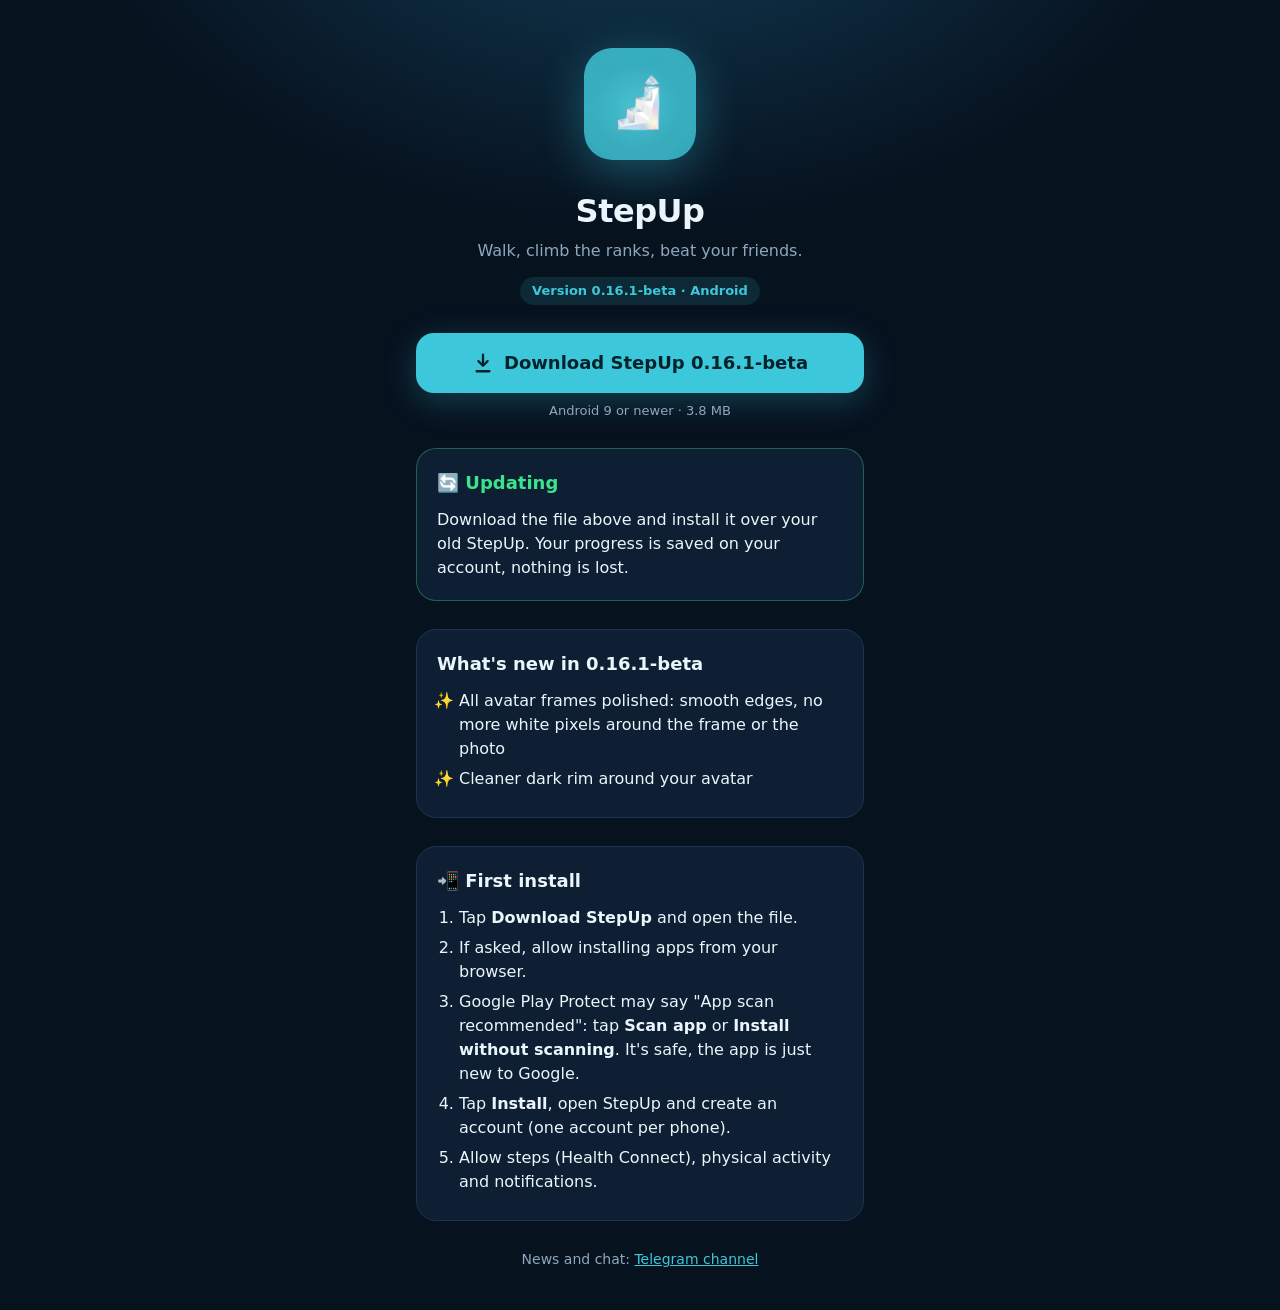
==== index.html @ 48b20e1f "StepUp 0.16.1-beta" ====
<!doctype html>
<html lang="en">
<head>
<meta charset="utf-8">
<meta name="viewport" content="width=device-width, initial-scale=1">
<title>StepUp Download</title>
<meta name="description" content="Download the latest StepUp for Android: the step competition app.">
<link rel="icon" href="icon.png">
<meta property="og:title" content="StepUp – the step competition app">
<meta property="og:description" content="Walk, climb the ranks, beat your friends. Download the latest version for Android.">
<meta property="og:image" content="icon.png">
<style>
  :root {
    --bg: #07121f; --card: #0f1f33; --line: #1c3350; --text: #eaf6fb; --muted: #8fa7bd;
    --aqua: #3cc8da; --teal: #37aabd; --green: #3be48b;
  }
  * { box-sizing: border-box; }
  body {
    margin: 0; min-height: 100vh; color: var(--text); background: var(--bg);
    background-image: radial-gradient(60rem 40rem at 50% -10rem, #12405a 0%, transparent 60%);
    font: 16px/1.5 system-ui, -apple-system, "Segoe UI", Roboto, sans-serif;
  }
  main { max-width: 480px; margin: 0 auto; padding: 48px 16px 40px; }
  .hero { text-align: center; }
  .hero img { width: 112px; height: 112px; border-radius: 28px; box-shadow: 0 12px 48px #3cc8da55; }
  h1 { margin: 20px 0 4px; font-size: 32px; letter-spacing: -0.5px; }
  .tag { color: var(--muted); margin: 0; }
  .ver { display: inline-block; margin-top: 14px; padding: 4px 12px; border-radius: 99px;
         background: #3cc8da1f; color: var(--aqua); font-size: 13px; font-weight: 600; }
  .btn { display: flex; align-items: center; justify-content: center; gap: 10px; margin: 28px 0 8px;
         height: 60px; border-radius: 18px; background: var(--aqua); color: #04222b; text-decoration: none;
         font-size: 18px; font-weight: 700; box-shadow: 0 8px 32px #3cc8da40; }
  .btn:active { transform: scale(.98); }
  .btn svg { width: 22px; height: 22px; }
  .small { text-align: center; color: var(--muted); font-size: 13px; margin: 0; }
  section { margin-top: 28px; padding: 20px; border-radius: 20px; background: var(--card); border: 1px solid var(--line); }
  h2 { margin: 0 0 12px; font-size: 18px; }
  ul, ol { margin: 0; padding-left: 22px; }
  li { margin: 6px 0; }
  #notes li::marker { content: "✨ "; }
  .update { border-color: #3be48b55; }
  .update h2 { color: var(--green); }
  footer { margin-top: 28px; text-align: center; font-size: 14px; color: var(--muted); }
  footer a { color: var(--aqua); }
</style>
</head>
<body>
<main>
  <div class="hero">
    <img src="icon.png" alt="StepUp icon">
    <h1>StepUp</h1>
    <p class="tag">Walk, climb the ranks, beat your friends.</p>
    <span class="ver" id="ver">Android · Beta</span>
  </div>

  <a class="btn" id="dl" href="#">
    <svg viewBox="0 0 24 24" fill="none" stroke="currentColor" stroke-width="2.5" stroke-linecap="round" stroke-linejoin="round"><path d="M12 3v12m0 0-5-5m5 5 5-5M5 21h14"/></svg>
    <span id="dltext">Download StepUp</span>
  </a>
  <p class="small">Android 9 or newer · <span id="size">about 4 MB</span></p>

  <section class="update">
    <h2>🔄 Updating</h2>
    <p style="margin:0">Download the file above and install it over your old StepUp. Your progress is saved on your account, nothing is lost.</p>
  </section>

  <section id="notes-box" hidden>
    <h2 id="notes-title">What's new</h2>
    <ul id="notes"></ul>
  </section>

  <section>
    <h2>📲 First install</h2>
    <ol>
      <li>Tap <b>Download StepUp</b> and open the file.</li>
      <li>If asked, allow installing apps from your browser.</li>
      <li>Google Play Protect may say "App scan recommended": tap <b>Scan app</b> or <b>Install without scanning</b>. It's safe, the app is just new to Google.</li>
      <li>Tap <b>Install</b>, open StepUp and create an account (one account per phone).</li>
      <li>Allow steps (Health Connect), physical activity and notifications.</li>
    </ol>
  </section>

  <footer>
    News and chat: <a href="https://t.me/stepup_app">Telegram channel</a>
  </footer>
</main>
<script>
  // owner.github.io/repo/ → the APK attached to the newest GitHub release of owner/repo.
  const owner = location.hostname.split('.')[0];
  const repo = location.pathname.split('/').filter(Boolean)[0] || 'stepup';
  document.getElementById('dl').href = `https://github.com/${owner}/${repo}/releases/latest/download/StepUp.apk`;

  fetch('version.json', { cache: 'no-store' }).then(r => r.json()).then(v => {
    document.getElementById('ver').textContent = `Version ${v.versionName} · Android`;
    document.getElementById('dltext').textContent = `Download StepUp ${v.versionName}`;
    if (v.sizeMb) document.getElementById('size').textContent = `${v.sizeMb} MB`;
    if (Array.isArray(v.notes) && v.notes.length) {
      document.getElementById('notes-title').textContent = `What's new in ${v.versionName}`;
      const ul = document.getElementById('notes');
      v.notes.forEach(n => { const li = document.createElement('li'); li.textContent = n; ul.appendChild(li); });
      document.getElementById('notes-box').hidden = false;
    }
  }).catch(() => {});
</script>
</body>
</html>
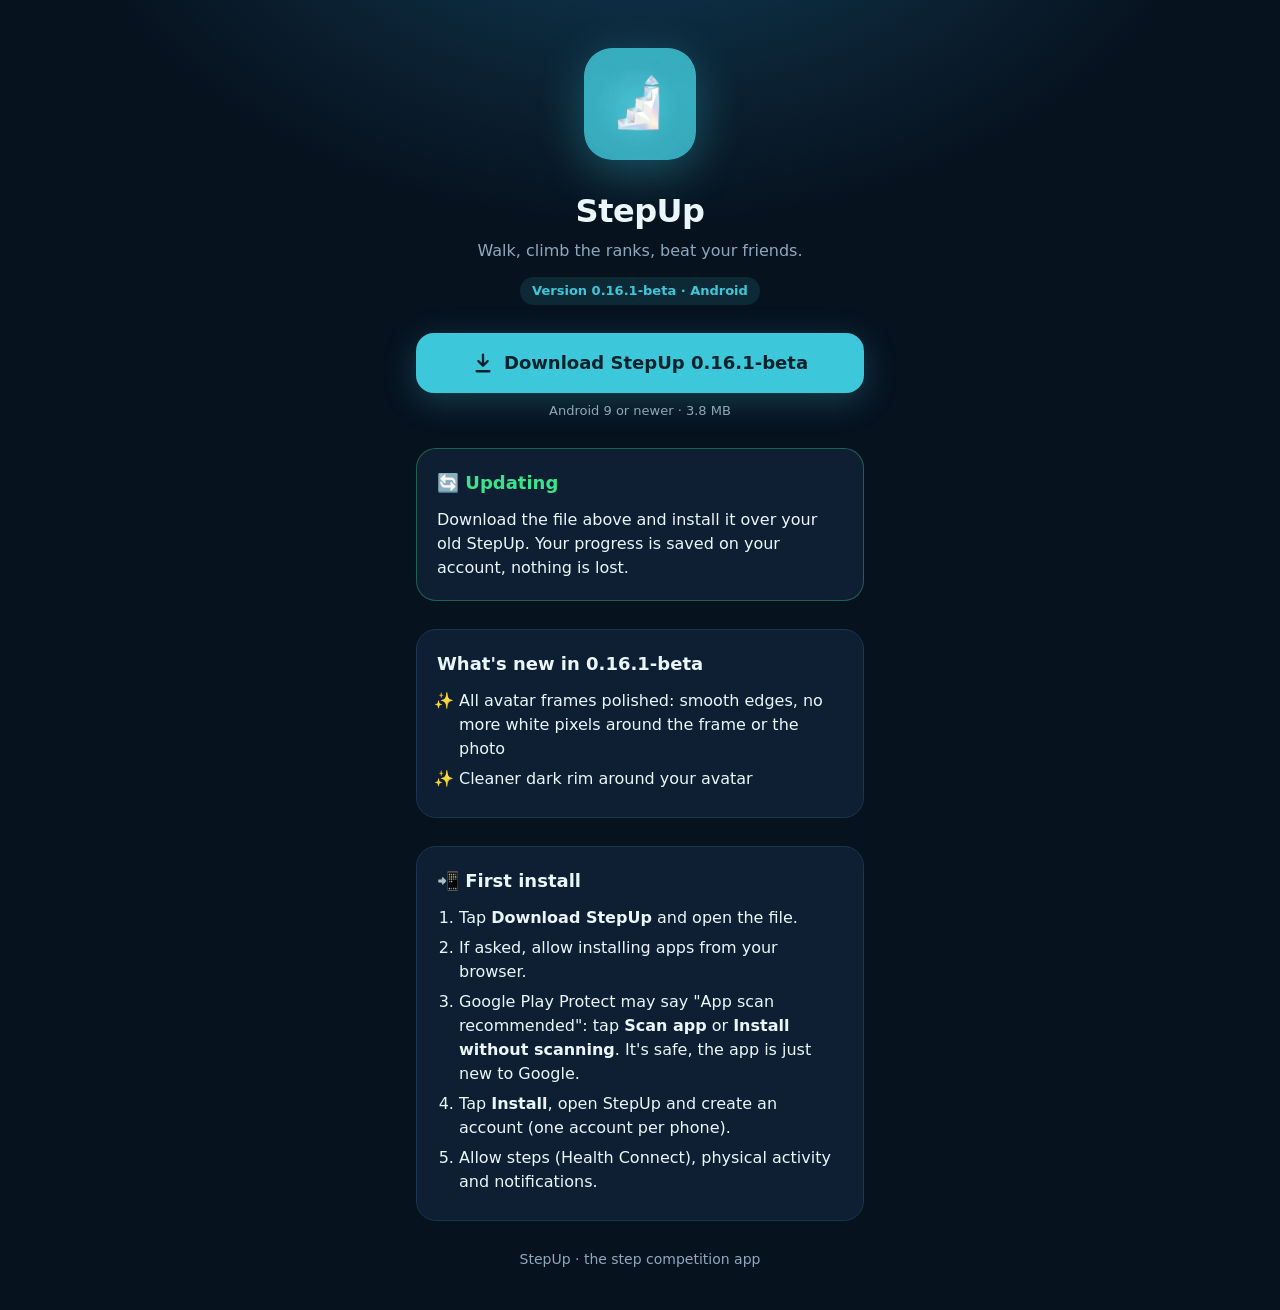
==== commit 8523ea6f: "StepUp 0.16.1-beta" ====
--- a/index.html
+++ b/index.html
@@ -28,7 +28,7 @@
   .ver { display: inline-block; margin-top: 14px; padding: 4px 12px; border-radius: 99px;
          background: #3cc8da1f; color: var(--aqua); font-size: 13px; font-weight: 600; }
   .btn { display: flex; align-items: center; justify-content: center; gap: 10px; margin: 28px 0 8px;
-         height: 60px; border-radius: 18px; background: var(--aqua); color: #04222b; text-decoration: none;
+         min-height: 60px; padding: 10px 18px; text-align: center; border-radius: 18px; background: var(--aqua); color: #04222b; text-decoration: none;
          font-size: 18px; font-weight: 700; box-shadow: 0 8px 32px #3cc8da40; }
   .btn:active { transform: scale(.98); }
   .btn svg { width: 22px; height: 22px; }
@@ -81,7 +81,7 @@
   </section>
 
   <footer>
-    News and chat: <a href="https://t.me/stepup_app">Telegram channel</a>
+    StepUp · the step competition app
   </footer>
 </main>
 <script>
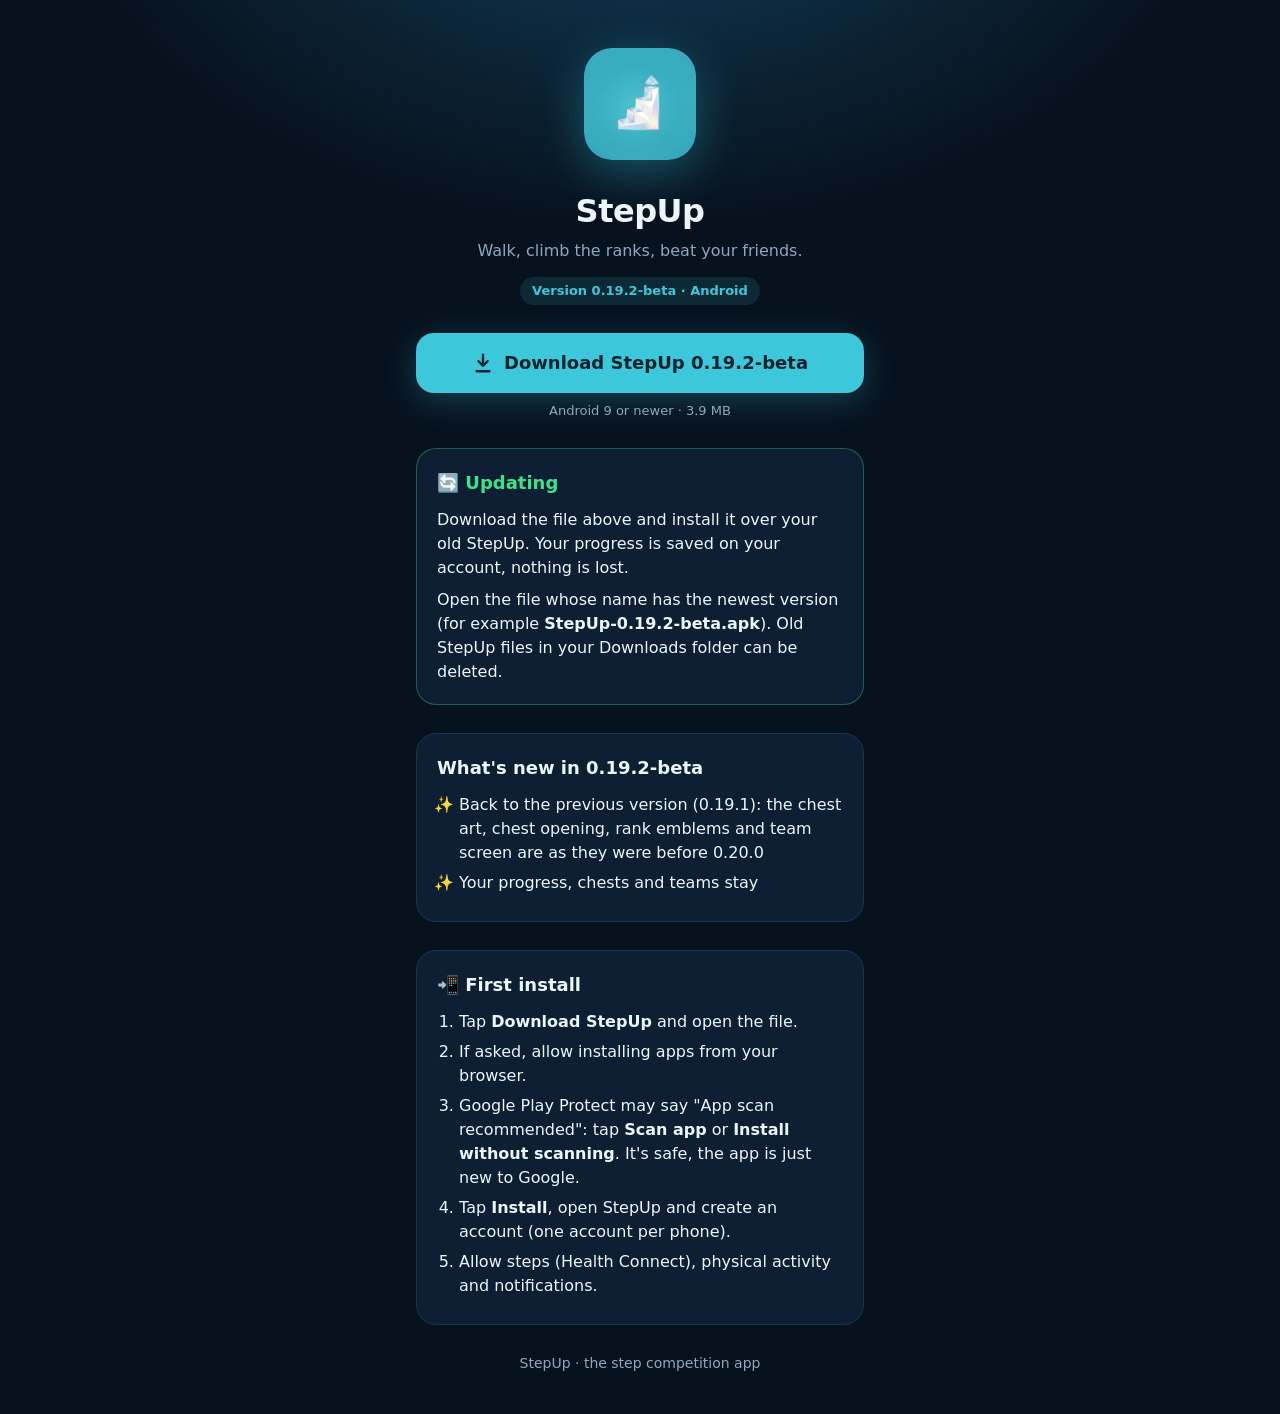
==== commit da2c87d7: "StepUp 0.19.2-beta" ====
--- a/index.html
+++ b/index.html
@@ -62,6 +62,7 @@
   <section class="update">
     <h2>🔄 Updating</h2>
     <p style="margin:0">Download the file above and install it over your old StepUp. Your progress is saved on your account, nothing is lost.</p>
+    <p style="margin:8px 0 0">Open the file whose name has the newest version (for example <b>StepUp-0.19.2-beta.apk</b>). Old StepUp files in your Downloads folder can be deleted.</p>
   </section>
 
   <section id="notes-box" hidden>
@@ -93,6 +94,8 @@
   fetch('version.json', { cache: 'no-store' }).then(r => r.json()).then(v => {
     document.getElementById('ver').textContent = `Version ${v.versionName} · Android`;
     document.getElementById('dltext').textContent = `Download StepUp ${v.versionName}`;
+    // The file carries its version in the name, so an old StepUp.apk in Downloads is never opened by mistake.
+    document.getElementById('dl').href = `https://github.com/${owner}/${repo}/releases/download/v${v.versionName}/StepUp-${v.versionName}.apk`;
     if (v.sizeMb) document.getElementById('size').textContent = `${v.sizeMb} MB`;
     if (Array.isArray(v.notes) && v.notes.length) {
       document.getElementById('notes-title').textContent = `What's new in ${v.versionName}`;
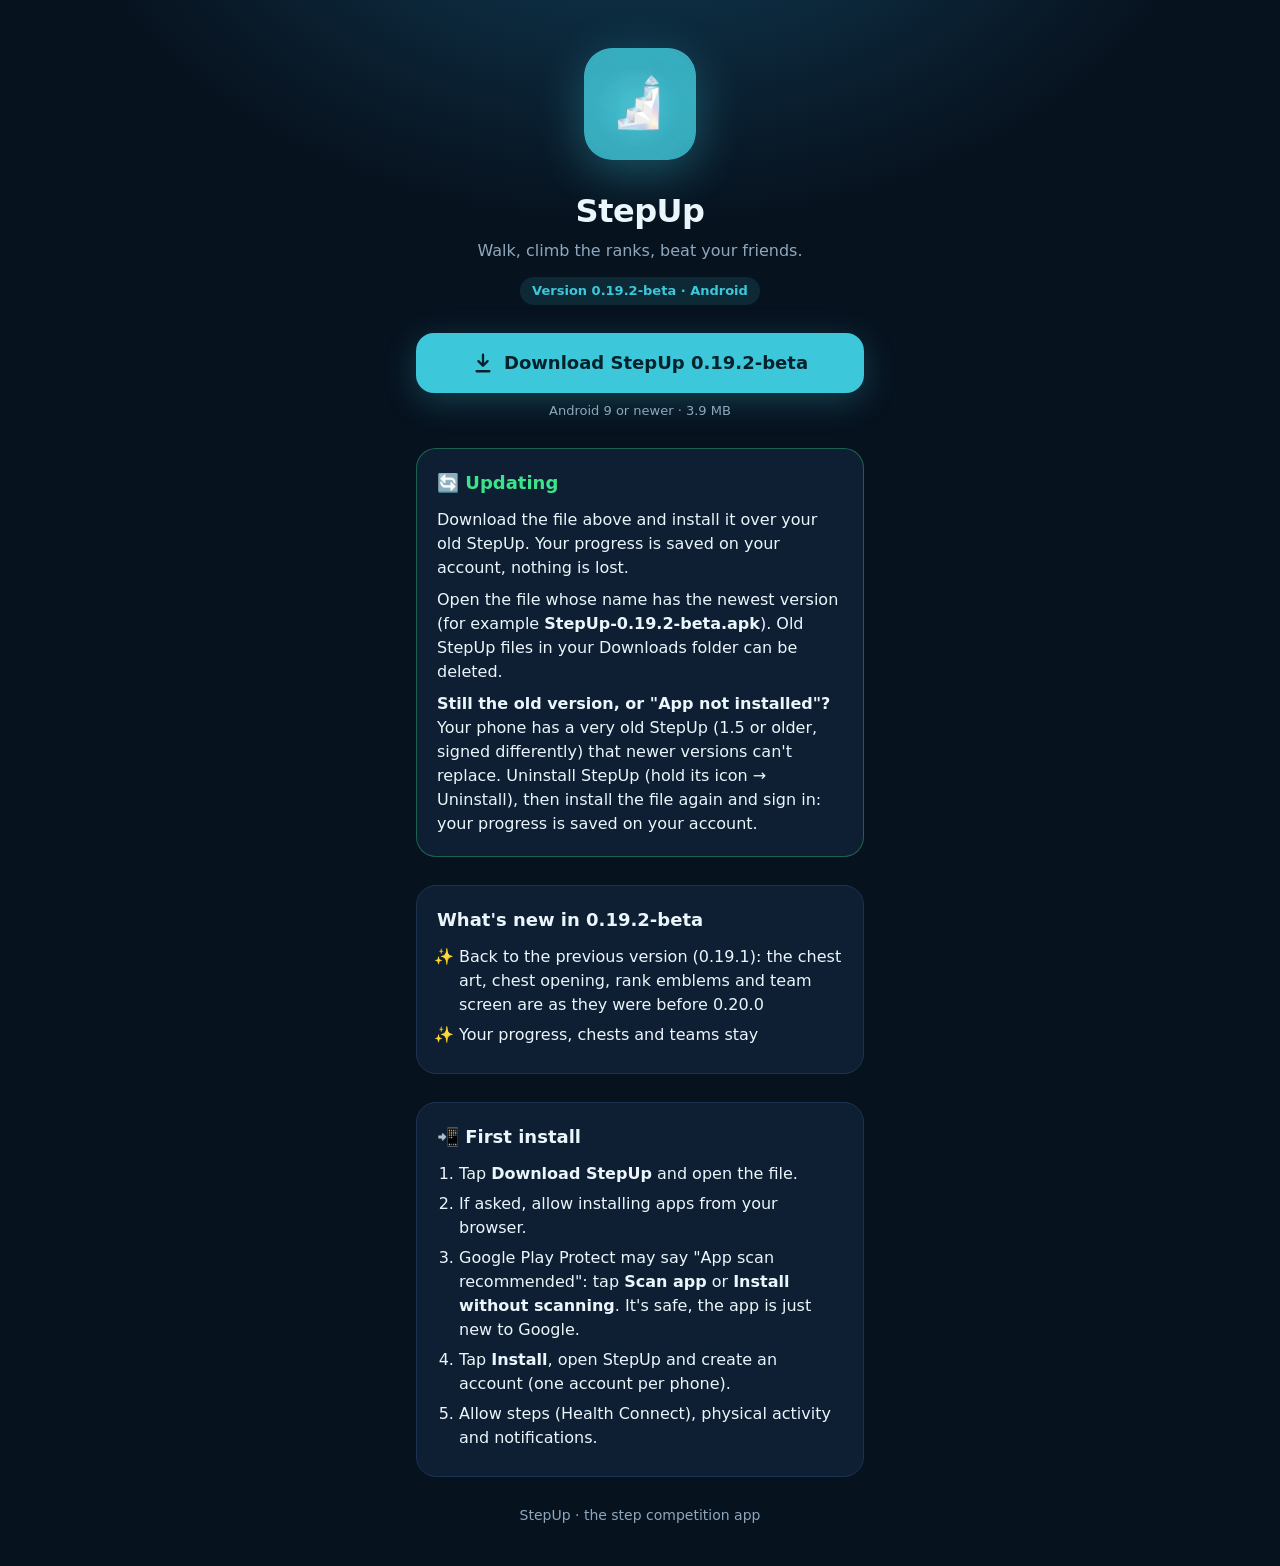
==== commit 934d38d9: "StepUp 0.19.2-beta" ====
--- a/index.html
+++ b/index.html
@@ -63,6 +63,7 @@
     <h2>🔄 Updating</h2>
     <p style="margin:0">Download the file above and install it over your old StepUp. Your progress is saved on your account, nothing is lost.</p>
     <p style="margin:8px 0 0">Open the file whose name has the newest version (for example <b>StepUp-0.19.2-beta.apk</b>). Old StepUp files in your Downloads folder can be deleted.</p>
+    <p style="margin:8px 0 0"><b>Still the old version, or "App not installed"?</b> Your phone has a very old StepUp (1.5 or older, signed differently) that newer versions can't replace. Uninstall StepUp (hold its icon → Uninstall), then install the file again and sign in: your progress is saved on your account.</p>
   </section>
 
   <section id="notes-box" hidden>
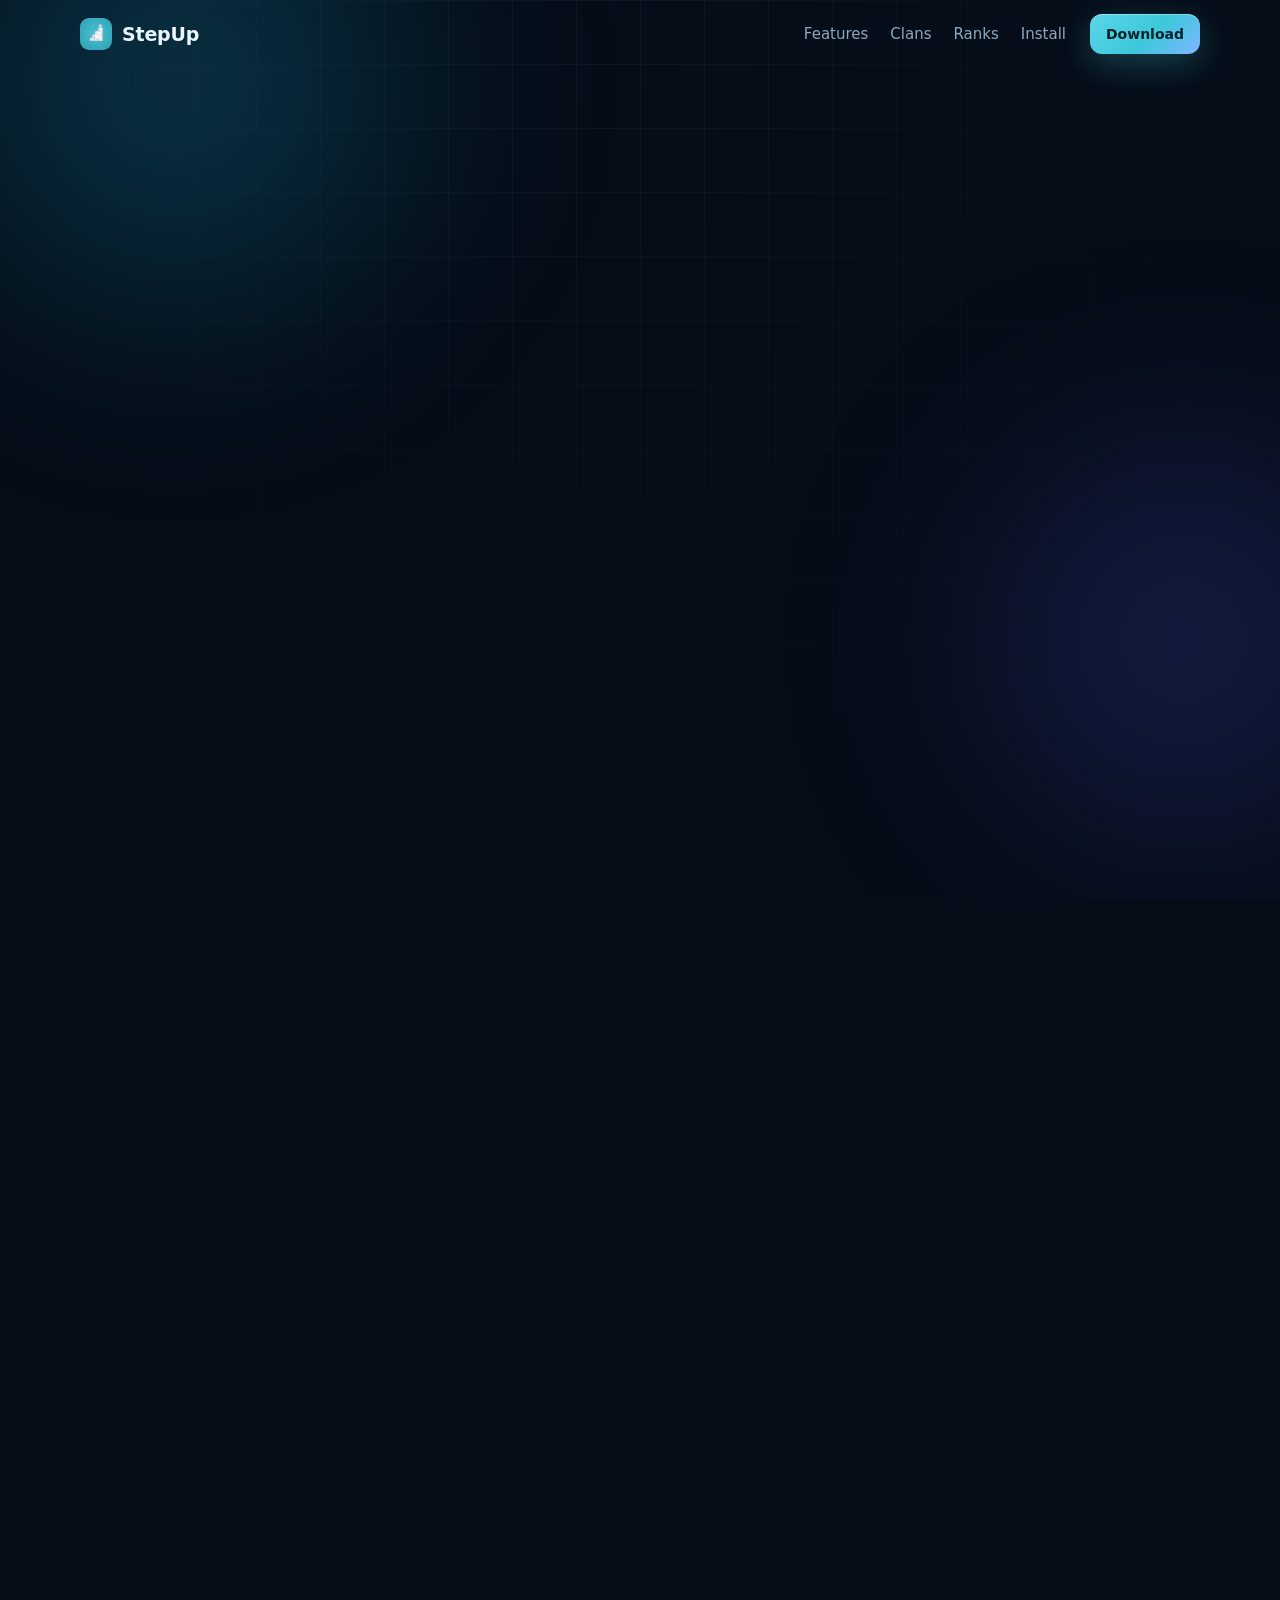
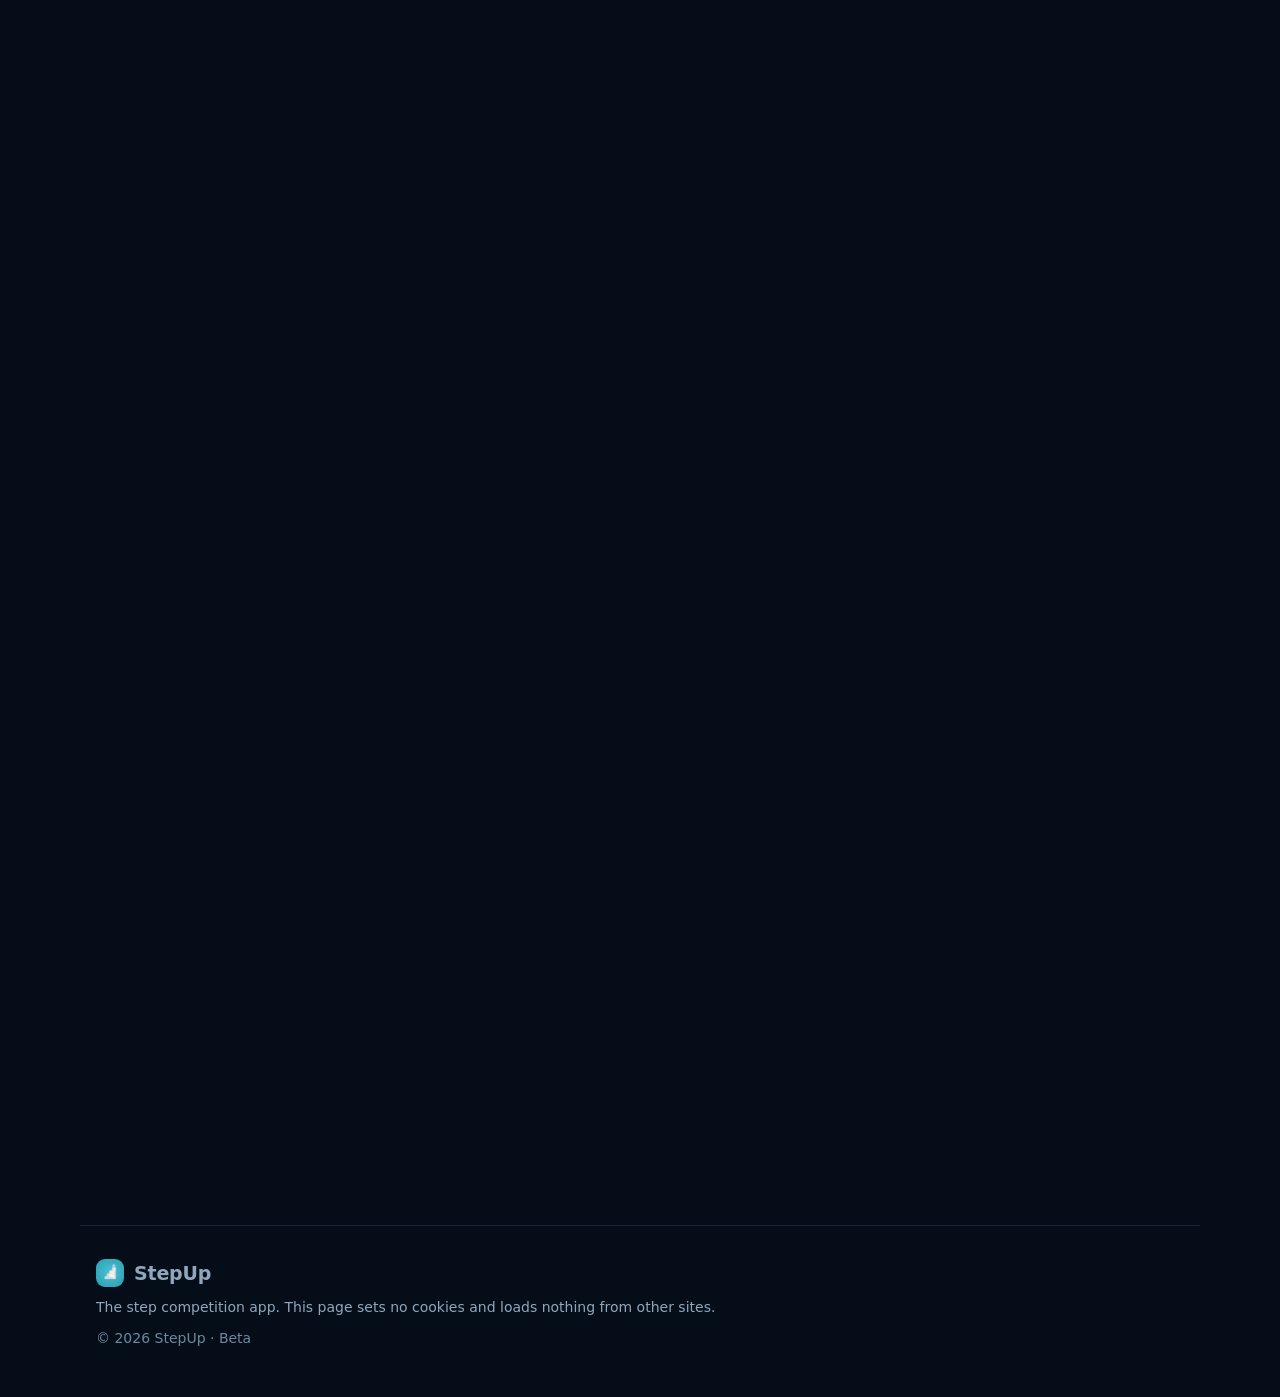
==== commit 7ed04761: "StepUp 0.21.0-beta" ====
--- a/index.html
+++ b/index.html
@@ -2,109 +2,195 @@
 <html lang="en">
 <head>
 <meta charset="utf-8">
-<meta name="viewport" content="width=device-width, initial-scale=1">
-<title>StepUp Download</title>
-<meta name="description" content="Download the latest StepUp for Android: the step competition app.">
+<meta name="viewport" content="width=device-width, initial-scale=1, viewport-fit=cover">
+<meta http-equiv="Content-Security-Policy" content="default-src 'none'; script-src 'self'; style-src 'self'; img-src 'self' data:; connect-src 'self'; manifest-src 'self'; base-uri 'none'; form-action 'none'; object-src 'none'; upgrade-insecure-requests">
+<meta name="referrer" content="no-referrer">
+<meta name="color-scheme" content="dark">
+<meta name="theme-color" content="#07121f">
+<title>StepUp – walk, climb the ranks, win with your clan</title>
+<meta name="description" content="StepUp turns your daily steps into a game: 10 ranks, chests, clans, duels and seasons. Download the latest version for Android.">
 <link rel="icon" href="icon.png">
-<meta property="og:title" content="StepUp – the step competition app">
-<meta property="og:description" content="Walk, climb the ranks, beat your friends. Download the latest version for Android.">
+<link rel="apple-touch-icon" href="icon.png">
+<meta property="og:type" content="website">
+<meta property="og:title" content="StepUp – every step counts">
+<meta property="og:description" content="Ranks, chests, clans and duels for your daily walk. Free for Android.">
 <meta property="og:image" content="icon.png">
-<style>
-  :root {
-    --bg: #07121f; --card: #0f1f33; --line: #1c3350; --text: #eaf6fb; --muted: #8fa7bd;
-    --aqua: #3cc8da; --teal: #37aabd; --green: #3be48b;
-  }
-  * { box-sizing: border-box; }
-  body {
-    margin: 0; min-height: 100vh; color: var(--text); background: var(--bg);
-    background-image: radial-gradient(60rem 40rem at 50% -10rem, #12405a 0%, transparent 60%);
-    font: 16px/1.5 system-ui, -apple-system, "Segoe UI", Roboto, sans-serif;
-  }
-  main { max-width: 480px; margin: 0 auto; padding: 48px 16px 40px; }
-  .hero { text-align: center; }
-  .hero img { width: 112px; height: 112px; border-radius: 28px; box-shadow: 0 12px 48px #3cc8da55; }
-  h1 { margin: 20px 0 4px; font-size: 32px; letter-spacing: -0.5px; }
-  .tag { color: var(--muted); margin: 0; }
-  .ver { display: inline-block; margin-top: 14px; padding: 4px 12px; border-radius: 99px;
-         background: #3cc8da1f; color: var(--aqua); font-size: 13px; font-weight: 600; }
-  .btn { display: flex; align-items: center; justify-content: center; gap: 10px; margin: 28px 0 8px;
-         min-height: 60px; padding: 10px 18px; text-align: center; border-radius: 18px; background: var(--aqua); color: #04222b; text-decoration: none;
-         font-size: 18px; font-weight: 700; box-shadow: 0 8px 32px #3cc8da40; }
-  .btn:active { transform: scale(.98); }
-  .btn svg { width: 22px; height: 22px; }
-  .small { text-align: center; color: var(--muted); font-size: 13px; margin: 0; }
-  section { margin-top: 28px; padding: 20px; border-radius: 20px; background: var(--card); border: 1px solid var(--line); }
-  h2 { margin: 0 0 12px; font-size: 18px; }
-  ul, ol { margin: 0; padding-left: 22px; }
-  li { margin: 6px 0; }
-  #notes li::marker { content: "✨ "; }
-  .update { border-color: #3be48b55; }
-  .update h2 { color: var(--green); }
-  footer { margin-top: 28px; text-align: center; font-size: 14px; color: var(--muted); }
-  footer a { color: var(--aqua); }
-</style>
+<link rel="stylesheet" href="style.css">
+<script src="app.js" defer></script>
 </head>
 <body>
-<main>
-  <div class="hero">
-    <img src="icon.png" alt="StepUp icon">
-    <h1>StepUp</h1>
-    <p class="tag">Walk, climb the ranks, beat your friends.</p>
-    <span class="ver" id="ver">Android · Beta</span>
-  </div>
+<div class="bg" aria-hidden="true"><span class="orb o1"></span><span class="orb o2"></span><span class="grid"></span></div>
 
-  <a class="btn" id="dl" href="#">
-    <svg viewBox="0 0 24 24" fill="none" stroke="currentColor" stroke-width="2.5" stroke-linecap="round" stroke-linejoin="round"><path d="M12 3v12m0 0-5-5m5 5 5-5M5 21h14"/></svg>
-    <span id="dltext">Download StepUp</span>
-  </a>
-  <p class="small">Android 9 or newer · <span id="size">about 4 MB</span></p>
+<header class="nav" id="nav">
+  <a class="brand" href="#top" aria-label="StepUp home"><img src="img/ic_launcher_art.webp" alt="" width="32" height="32"><span>StepUp</span></a>
+  <nav class="links" aria-label="Sections">
+    <a href="#features">Features</a><a href="#clans">Clans</a><a href="#ranks">Ranks</a><a href="#install">Install</a>
+  </nav>
+  <a class="btn btn-sm dl" href="#install">Download</a>
+</header>
 
-  <section class="update">
-    <h2>🔄 Updating</h2>
-    <p style="margin:0">Download the file above and install it over your old StepUp. Your progress is saved on your account, nothing is lost.</p>
-    <p style="margin:8px 0 0">Open the file whose name has the newest version (for example <b>StepUp-0.19.2-beta.apk</b>). Old StepUp files in your Downloads folder can be deleted.</p>
-    <p style="margin:8px 0 0"><b>Still the old version, or "App not installed"?</b> Your phone has a very old StepUp (1.5 or older, signed differently) that newer versions can't replace. Uninstall StepUp (hold its icon → Uninstall), then install the file again and sign in: your progress is saved on your account.</p>
+<main id="top">
+  <!-- Hero -->
+  <section class="hero">
+    <div class="hero-text">
+      <span class="eyebrow reveal"><span class="dot"></span><span id="ver">Android · Beta</span></span>
+      <h1 class="reveal">Every step<br>counts. <span class="grad">Climb.</span></h1>
+      <p class="lead reveal">StepUp turns your daily walk into a season-long game: ten ranks, chests to open, clans to build and friends to beat.</p>
+      <div class="cta reveal">
+        <a class="btn btn-lg dl" href="#install">
+          <svg viewBox="0 0 24 24" aria-hidden="true"><path d="M12 3v12m0 0-5-5m5 5 5-5M5 21h14"/></svg>
+          <span class="dltext">Download for Android</span>
+        </a>
+        <span class="meta"><span class="size">Android 9+ · about 5 MB</span> · Free · No ads</span>
+      </div>
+      <ul class="trust reveal" aria-label="Safety">
+        <li><svg viewBox="0 0 24 24" aria-hidden="true"><path d="M12 3l8 3v6c0 5-3.5 8-8 9-4.5-1-8-4-8-9V6z"/><path d="m9 12 2 2 4-4"/></svg>Signed by StepUp</li>
+        <li><svg viewBox="0 0 24 24" aria-hidden="true"><rect x="5" y="11" width="14" height="10" rx="2"/><path d="M8 11V8a4 4 0 0 1 8 0v3"/></svg>Checksum published</li>
+        <li><svg viewBox="0 0 24 24" aria-hidden="true"><circle cx="12" cy="12" r="9"/><path d="M8 12h8"/></svg>No tracking on this site</li>
+      </ul>
+    </div>
+
+    <div class="hero-art reveal">
+      <img class="float f1" src="img/rank_7.webp" alt="" width="96" height="96">
+      <img class="float f2" src="img/chest_legendary.webp" alt="" width="110" height="110">
+      <img class="float f3" src="img/clan_emblem_4.webp" alt="" width="76" height="76">
+      <div class="phone" role="img" aria-label="The StepUp home screen with today's step ring">
+        <div class="notch"></div>
+        <div class="screen">
+          <div class="s-top"><span>Today</span><span class="chip">🔥 12</span></div>
+          <div class="ring">
+            <svg viewBox="0 0 120 120" aria-hidden="true">
+              <defs><linearGradient id="rg" x1="0" y1="0" x2="1" y2="1"><stop offset="0" stop-color="#5ad6e8"/><stop offset="1" stop-color="#9db2ff"/></linearGradient></defs>
+              <circle cx="60" cy="60" r="50" class="track"/>
+              <circle cx="60" cy="60" r="50" class="fill" id="ringfill"/>
+            </svg>
+            <div class="ring-num"><b id="steps">0</b><small>of 15,000</small></div>
+          </div>
+          <div class="s-row">
+            <div class="s-card"><small>Rank</small><b>Diamond II</b></div>
+            <div class="s-card"><small>Level</small><b>24</b></div>
+          </div>
+          <div class="s-chest"><img src="img/chest_rare.webp" alt="" width="40" height="40"><div><b>Rare chest</b><small id="next">7,520 steps to go</small></div></div>
+          <div class="s-clan"><img src="img/clan_emblem_4.webp" alt="" width="28" height="28"><div class="bar"><span id="clanbar"></span></div></div>
+        </div>
+      </div>
+    </div>
   </section>
 
-  <section id="notes-box" hidden>
-    <h2 id="notes-title">What's new</h2>
-    <ul id="notes"></ul>
+  <!-- Numbers -->
+  <section class="stats" aria-label="StepUp in numbers">
+    <div class="stat reveal"><b data-count="10">0</b><span>ranks from Iron to Legend</span></div>
+    <div class="stat reveal"><b data-count="4">0</b><span>chest tiers to open</span></div>
+    <div class="stat reveal"><b data-count="10">0</b><span>players per clan</span></div>
+    <div class="stat reveal"><b data-count="30">0</b><span>day seasons</span></div>
   </section>
 
-  <section>
-    <h2>📲 First install</h2>
-    <ol>
-      <li>Tap <b>Download StepUp</b> and open the file.</li>
-      <li>If asked, allow installing apps from your browser.</li>
-      <li>Google Play Protect may say "App scan recommended": tap <b>Scan app</b> or <b>Install without scanning</b>. It's safe, the app is just new to Google.</li>
-      <li>Tap <b>Install</b>, open StepUp and create an account (one account per phone).</li>
-      <li>Allow steps (Health Connect), physical activity and notifications.</li>
-    </ol>
+  <!-- Features -->
+  <section class="block" id="features">
+    <h2 class="reveal">Built to keep you walking</h2>
+    <p class="sub reveal">Real steps from Health Connect and Google Fit. Real rivals. A reason to take the long way home.</p>
+    <div class="cards">
+      <article class="card reveal"><div class="art"><img src="img/rank_4.webp" alt="" width="64" height="64"><img src="img/rank_8.webp" alt="" width="64" height="64"></div><h3>Ranked challenges</h3><p>Pick a walk, beat the clock, earn rank points. Ten tiers, each harder than the last.</p></article>
+      <article class="card reveal"><div class="art"><img src="img/chest_common.webp" alt="" width="64" height="64"><img src="img/chest_epic.webp" alt="" width="64" height="64"></div><h3>Chests every 10,000 steps</h3><p>Open them with a spin: XP, rank points, 2x boosts, rerolls and streak restores.</p></article>
+      <article class="card reveal"><div class="art"><img src="img/clan_emblem_9.webp" alt="" width="64" height="64"><img src="img/clan_vault.webp" alt="" width="64" height="64"></div><h3>Clans with a vault</h3><p>Walk together, fill the season track and stock the vault. The leader pays the salaries.</p></article>
+      <article class="card reveal"><div class="art icon"><svg viewBox="0 0 24 24" aria-hidden="true"><path d="M14.5 17.5 3 6V3h3l11.5 11.5M13 19l6-6M16 16l4 4M19 21l2-2"/><path d="M9.5 6.5 21 18v3h-3L6.5 9.5M11 5 5 11M8 8 4 4"/></svg></div><h3>Duels and friends</h3><p>Challenge a friend for 1, 3 or 7 days. Chat, gift items and trade face to face.</p></article>
+      <article class="card reveal"><div class="art icon"><svg viewBox="0 0 24 24" aria-hidden="true"><path d="M12 3c1 3 4 4 4 8a4 4 0 0 1-8 0c0-2 1-3 1-3 0 2 1.5 3 1.5 3S9 8 12 3z"/><path d="M8 21h8"/></svg></div><h3>Streaks and quests</h3><p>Daily and weekly quests, a streak with gift days, and a weekly plan that fits your life.</p></article>
+      <article class="card reveal"><div class="art"><img src="img/crown.webp" alt="" width="64" height="64"></div><h3>Seasons and the crown</h3><p>A fresh leaderboard every 30 days. Finish first and the crown is yours.</p></article>
+    </div>
   </section>
 
-  <footer>
-    StepUp · the step competition app
-  </footer>
+  <!-- Clans spotlight -->
+  <section class="block split" id="clans">
+    <div class="reveal">
+      <span class="eyebrow"><span class="dot"></span>New in 0.21</span>
+      <h2>Clans: walk as one</h2>
+      <p class="sub left">Up to ten players. Every step after you join fills the clan's season track. Each milestone drops a chest into the clan vault, and only the leader decides who gets paid.</p>
+      <ul class="ticks">
+        <li>Clan leaderboard: today, this week, this season</li>
+        <li>Open clans or join by request</li>
+        <li>Salaries arrive straight in your inventory</li>
+      </ul>
+    </div>
+    <div class="track-demo reveal" aria-label="A clan season track filling up">
+      <div class="track-head"><img src="img/clan_emblem_4.webp" alt="" width="44" height="44"><div><b>Baltic Striders</b><small>Season track</small></div></div>
+      <div class="track">
+        <div class="line"><span class="line-fill"></span></div>
+        <div class="nodes">
+          <span class="node"><img src="img/chest_common.webp" alt="Common chest" width="44" height="44"><small>50k</small></span>
+          <span class="node"><img src="img/chest_rare.webp" alt="Rare chest" width="44" height="44"><small>175k</small></span>
+          <span class="node"><img src="img/chest_epic.webp" alt="Epic chest" width="44" height="44"><small>500k</small></span>
+          <span class="node"><img src="img/chest_legendary.webp" alt="Legendary chest" width="44" height="44"><small>1.6M</small></span>
+        </div>
+      </div>
+      <div class="vault"><img src="img/clan_vault.webp" alt="" width="56" height="56"><div><b>Clan vault</b><small>The leader pays salaries</small></div></div>
+    </div>
+  </section>
+
+  <!-- Ranks -->
+  <section class="block" id="ranks">
+    <h2 class="reveal">From Iron to Legend</h2>
+    <p class="sub reveal">Ten ranks. Win challenges to climb, miss them and you slide back.</p>
+    <div class="ladder reveal">
+      <figure><img src="img/rank_1.webp" alt="" width="72" height="72"><figcaption>Iron</figcaption></figure>
+      <figure><img src="img/rank_2.webp" alt="" width="72" height="72"><figcaption>Bronze</figcaption></figure>
+      <figure><img src="img/rank_3.webp" alt="" width="72" height="72"><figcaption>Silver</figcaption></figure>
+      <figure><img src="img/rank_4.webp" alt="" width="72" height="72"><figcaption>Gold</figcaption></figure>
+      <figure><img src="img/rank_5.webp" alt="" width="72" height="72"><figcaption>Platinum</figcaption></figure>
+      <figure><img src="img/rank_6.webp" alt="" width="72" height="72"><figcaption>Emerald</figcaption></figure>
+      <figure><img src="img/rank_7.webp" alt="" width="72" height="72"><figcaption>Diamond</figcaption></figure>
+      <figure><img src="img/rank_8.webp" alt="" width="72" height="72"><figcaption>Master</figcaption></figure>
+      <figure><img src="img/rank_9.webp" alt="" width="72" height="72"><figcaption>Grandmaster</figcaption></figure>
+      <figure><img src="img/rank_10.webp" alt="" width="72" height="72"><figcaption>Legend</figcaption></figure>
+    </div>
+  </section>
+
+  <!-- Install -->
+  <section class="block" id="install">
+    <div class="download-panel reveal">
+      <img src="img/ic_launcher_art.webp" alt="" width="88" height="88">
+      <h2>Get StepUp</h2>
+      <p class="sub" id="vername">The latest version for Android</p>
+      <a class="btn btn-lg dl" id="dl" href="#" rel="noopener">
+        <svg viewBox="0 0 24 24" aria-hidden="true"><path d="M12 3v12m0 0-5-5m5 5 5-5M5 21h14"/></svg>
+        <span class="dltext">Download for Android</span>
+      </a>
+      <span class="meta"><span class="size">Android 9+ · about 5 MB</span></span>
+    </div>
+
+    <div class="steps">
+      <div class="step reveal"><b>1</b><h3>Download</h3><p>Tap Download and open the file. Allow installs from your browser if asked.</p></div>
+      <div class="step reveal"><b>2</b><h3>Install</h3><p>Play Protect may suggest a scan: tap Scan app or Install without scanning. StepUp is just new to Google.</p></div>
+      <div class="step reveal"><b>3</b><h3>Walk</h3><p>Create your account (one per phone) and allow steps in Health Connect. That's it.</p></div>
+    </div>
+
+    <div class="two">
+      <div class="panel reveal">
+        <h3>Updating</h3>
+        <p>Install the new file over your old StepUp. Your progress lives on your account, nothing is lost. Open the file with the newest version in its name; older StepUp files in Downloads can be deleted.</p>
+        <p class="muted">"App not installed"? Your phone has a very old StepUp (1.5 or older) signed differently. Uninstall it, install the new file and sign in again.</p>
+      </div>
+      <div class="panel reveal" id="notes-box" hidden>
+        <h3 id="notes-title">What's new</h3>
+        <ul class="ticks" id="notes"></ul>
+      </div>
+    </div>
+
+    <!-- Verify -->
+    <div class="panel verify reveal" id="verify">
+      <h3><svg viewBox="0 0 24 24" aria-hidden="true"><path d="M12 3l8 3v6c0 5-3.5 8-8 9-4.5-1-8-4-8-9V6z"/><path d="m9 12 2 2 4-4"/></svg>Check that your download is genuine</h3>
+      <p class="muted">Only download StepUp from this page. Every release is signed with the StepUp key; a changed or fake file can't carry that signature and won't install over the real app.</p>
+      <dl>
+        <dt>File SHA-256</dt><dd><code id="sha">published with each release</code><button class="copy" data-copy="sha" type="button">Copy</button></dd>
+        <dt>Signing certificate SHA-256</dt><dd><code id="cert">83:42:20:C7:A9:91:3B:F7:CF:BC:21:94:74:7A:CE:2C:17:46:33:36:41:24:26:E0:58:2B:0A:A5:16:7A:80:10</code><button class="copy" data-copy="cert" type="button">Copy</button></dd>
+      </dl>
+    </div>
+  </section>
 </main>
-<script>
-  // owner.github.io/repo/ → the APK attached to the newest GitHub release of owner/repo.
-  const owner = location.hostname.split('.')[0];
-  const repo = location.pathname.split('/').filter(Boolean)[0] || 'stepup';
-  document.getElementById('dl').href = `https://github.com/${owner}/${repo}/releases/latest/download/StepUp.apk`;
 
-  fetch('version.json', { cache: 'no-store' }).then(r => r.json()).then(v => {
-    document.getElementById('ver').textContent = `Version ${v.versionName} · Android`;
-    document.getElementById('dltext').textContent = `Download StepUp ${v.versionName}`;
-    // The file carries its version in the name, so an old StepUp.apk in Downloads is never opened by mistake.
-    document.getElementById('dl').href = `https://github.com/${owner}/${repo}/releases/download/v${v.versionName}/StepUp-${v.versionName}.apk`;
-    if (v.sizeMb) document.getElementById('size').textContent = `${v.sizeMb} MB`;
-    if (Array.isArray(v.notes) && v.notes.length) {
-      document.getElementById('notes-title').textContent = `What's new in ${v.versionName}`;
-      const ul = document.getElementById('notes');
-      v.notes.forEach(n => { const li = document.createElement('li'); li.textContent = n; ul.appendChild(li); });
-      document.getElementById('notes-box').hidden = false;
-    }
-  }).catch(() => {});
-</script>
+<footer class="foot">
+  <div class="brand"><img src="img/ic_launcher_art.webp" alt="" width="28" height="28"><span>StepUp</span></div>
+  <p>The step competition app. This page sets no cookies and loads nothing from other sites.</p>
+  <p class="muted">© 2026 StepUp · Beta</p>
+</footer>
 </body>
 </html>
--- a/style.css
+++ b/style.css
@@ -0,0 +1,210 @@
+:root {
+  --bg: #050d18; --bg2: #07121f; --card: rgba(16, 33, 54, .62); --card-solid: #0f1f33; --line: rgba(120, 170, 210, .14);
+  --text: #eaf6fb; --muted: #8fa7bd; --aqua: #5ad6e8; --aqua2: #3cc8da; --peri: #9db2ff; --gold: #d4a537; --green: #3be48b;
+  --radius: 22px; --ease: cubic-bezier(.2, .8, .2, 1);
+}
+* { box-sizing: border-box; }
+html { scroll-behavior: smooth; -webkit-text-size-adjust: 100%; }
+body {
+  margin: 0; color: var(--text); background: var(--bg); overflow-x: hidden;
+  font: 16px/1.6 "Inter", system-ui, -apple-system, "Segoe UI", Roboto, sans-serif; -webkit-font-smoothing: antialiased;
+}
+img { display: block; max-width: 100%; height: auto; }
+a { color: inherit; }
+h1, h2, h3 { margin: 0; letter-spacing: -.02em; line-height: 1.1; }
+p { margin: 0; }
+svg { fill: none; stroke: currentColor; stroke-width: 2; stroke-linecap: round; stroke-linejoin: round; }
+
+/* Background: two slow glowing orbs and a faint grid */
+.bg { position: fixed; inset: 0; z-index: -1; overflow: hidden; pointer-events: none; }
+.orb { position: absolute; border-radius: 50%; filter: blur(80px); opacity: .55; animation: drift 22s ease-in-out infinite alternate; }
+.o1 { width: 46rem; height: 46rem; left: -12rem; top: -18rem; background: radial-gradient(circle, #0f5e78 0%, transparent 65%); }
+.o2 { width: 40rem; height: 40rem; right: -14rem; top: 20rem; background: radial-gradient(circle, #2b2f7a 0%, transparent 65%); animation-delay: -8s; }
+.grid { position: absolute; inset: 0; background-image: linear-gradient(var(--line) 1px, transparent 1px), linear-gradient(90deg, var(--line) 1px, transparent 1px);
+  background-size: 64px 64px; mask-image: radial-gradient(ellipse at 50% 0%, #000 0%, transparent 70%); -webkit-mask-image: radial-gradient(ellipse at 50% 0%, #000 0%, transparent 70%); opacity: .5; }
+@keyframes drift { to { transform: translate(6rem, 4rem) scale(1.1); } }
+
+/* Navigation */
+.nav { position: sticky; top: 0; z-index: 10; display: flex; align-items: center; gap: 24px; padding: 14px max(16px, calc((100vw - 1120px) / 2));
+  transition: background .3s, border-color .3s; border-bottom: 1px solid transparent; }
+.nav.scrolled { background: rgba(5, 13, 24, .78); backdrop-filter: blur(14px); -webkit-backdrop-filter: blur(14px); border-color: var(--line); }
+.brand { display: flex; align-items: center; gap: 10px; text-decoration: none; font-weight: 700; font-size: 19px; letter-spacing: -.01em; }
+.brand img { border-radius: 9px; }
+.links { display: flex; gap: 22px; margin-left: auto; font-size: 15px; }
+.links a { color: var(--muted); text-decoration: none; transition: color .2s; }
+.links a:hover { color: var(--text); }
+
+/* Buttons */
+.btn { position: relative; display: inline-flex; align-items: center; justify-content: center; gap: 10px; text-decoration: none; font-weight: 700;
+  color: #03222b; background: linear-gradient(135deg, var(--aqua), var(--aqua2) 55%, #7fb6ff); border-radius: 16px; overflow: hidden; isolation: isolate;
+  box-shadow: 0 10px 34px rgba(60, 200, 218, .28), inset 0 1px 0 rgba(255, 255, 255, .35); transition: transform .2s var(--ease), box-shadow .2s; }
+.btn::after { content: ""; position: absolute; inset: 0; z-index: -1; background: linear-gradient(110deg, transparent 30%, rgba(255, 255, 255, .45) 50%, transparent 70%);
+  transform: translateX(-120%); animation: shine 4.5s ease-in-out infinite; }
+.btn:hover { transform: translateY(-2px); box-shadow: 0 16px 44px rgba(60, 200, 218, .38), inset 0 1px 0 rgba(255, 255, 255, .35); }
+.btn:active { transform: scale(.98); }
+.btn svg { width: 22px; height: 22px; stroke-width: 2.6; }
+.btn-lg { min-height: 60px; padding: 0 28px; font-size: 18px; }
+.btn-sm { padding: 9px 16px; font-size: 14px; border-radius: 12px; }
+@keyframes shine { 0%, 60% { transform: translateX(-120%); } 85%, 100% { transform: translateX(120%); } }
+
+/* Hero */
+main { max-width: 1120px; margin: 0 auto; padding: 0 16px; }
+.hero { display: grid; grid-template-columns: 1.05fr .95fr; gap: 48px; align-items: center; min-height: calc(100vh - 70px); padding: 40px 0 64px; }
+.eyebrow { display: inline-flex; align-items: center; gap: 8px; padding: 6px 14px; border-radius: 99px; background: rgba(90, 214, 232, .1);
+  border: 1px solid rgba(90, 214, 232, .25); color: var(--aqua); font-size: 13px; font-weight: 600; }
+.dot { width: 7px; height: 7px; border-radius: 50%; background: var(--green); box-shadow: 0 0 0 0 rgba(59, 228, 139, .6); animation: pulse 2s infinite; }
+@keyframes pulse { 70% { box-shadow: 0 0 0 9px rgba(59, 228, 139, 0); } 100% { box-shadow: 0 0 0 0 rgba(59, 228, 139, 0); } }
+h1 { margin-top: 22px; font-size: clamp(44px, 7vw, 80px); font-weight: 800; }
+.grad { background: linear-gradient(90deg, var(--aqua), var(--peri), var(--aqua)); background-size: 200% auto; -webkit-background-clip: text; background-clip: text;
+  color: transparent; animation: flow 6s linear infinite; }
+@keyframes flow { to { background-position: 200% center; } }
+.lead { margin-top: 20px; max-width: 520px; font-size: clamp(17px, 2vw, 20px); color: var(--muted); }
+.cta { display: flex; flex-direction: column; align-items: flex-start; gap: 10px; margin-top: 32px; }
+.meta { color: var(--muted); font-size: 13px; }
+.trust { display: flex; flex-wrap: wrap; gap: 10px 20px; margin: 28px 0 0; padding: 0; list-style: none; color: var(--muted); font-size: 14px; }
+.trust li { display: flex; align-items: center; gap: 7px; }
+.trust svg { width: 18px; height: 18px; color: var(--aqua); }
+
+/* Phone mockup */
+.hero-art { position: relative; display: flex; justify-content: center; padding: 30px 0; }
+.phone { position: relative; width: 290px; aspect-ratio: 9 / 18.5; border-radius: 44px; padding: 12px; background: linear-gradient(160deg, #23364d, #0b1626 40%, #1a2a40);
+  box-shadow: 0 40px 90px rgba(0, 0, 0, .55), 0 0 0 1px rgba(255, 255, 255, .06), inset 0 0 0 2px rgba(255, 255, 255, .05); animation: hover 7s ease-in-out infinite; }
+.notch { position: absolute; top: 20px; left: 50%; width: 86px; height: 22px; margin-left: -43px; border-radius: 99px; background: #02060c; z-index: 2; }
+.screen { height: 100%; border-radius: 33px; padding: 52px 18px 18px; background: radial-gradient(120% 70% at 50% 0%, #10405a 0%, #07121f 60%); overflow: hidden;
+  display: flex; flex-direction: column; gap: 12px; }
+.s-top { display: flex; justify-content: space-between; align-items: center; font-weight: 700; }
+.chip { font-size: 12px; padding: 3px 9px; border-radius: 99px; background: rgba(255, 122, 26, .16); color: #ffb443; }
+.ring { position: relative; width: 170px; margin: 4px auto 0; }
+.ring svg { width: 100%; transform: rotate(-90deg); }
+.ring .track { stroke: rgba(255, 255, 255, .08); stroke-width: 11; }
+.ring .fill { stroke: url(#rg); stroke-width: 11; stroke-dasharray: 314.16; stroke-dashoffset: 314.16; filter: drop-shadow(0 0 6px rgba(90, 214, 232, .55)); }
+.ring-num { position: absolute; inset: 0; display: flex; flex-direction: column; align-items: center; justify-content: center; }
+.ring-num b { font-size: 30px; font-variant-numeric: tabular-nums; letter-spacing: -.02em; }
+.ring-num small { color: var(--muted); font-size: 12px; }
+.s-row { display: grid; grid-template-columns: 1fr 1fr; gap: 8px; }
+.s-card, .s-chest, .s-clan { border-radius: 14px; background: rgba(255, 255, 255, .05); border: 1px solid var(--line); padding: 9px 11px; }
+.s-card small, .s-chest small { display: block; color: var(--muted); font-size: 11px; }
+.s-card b, .s-chest b { font-size: 14px; }
+.s-chest, .s-clan { display: flex; align-items: center; gap: 10px; }
+.s-clan .bar { flex: 1; height: 8px; border-radius: 99px; background: rgba(255, 255, 255, .08); overflow: hidden; }
+.s-clan .bar span { display: block; height: 100%; width: 0; border-radius: 99px; background: linear-gradient(90deg, var(--aqua), var(--peri)); transition: width 2.4s var(--ease); }
+.float { position: absolute; z-index: 3; filter: drop-shadow(0 18px 30px rgba(0, 0, 0, .5)); animation: bob 6s ease-in-out infinite; }
+.f1 { top: 2%; left: 4%; }
+.f2 { bottom: 6%; right: 0; animation-delay: -2s; }
+.f3 { top: 40%; right: 6%; animation-delay: -4s; }
+@keyframes bob { 50% { transform: translateY(-14px) rotate(-3deg); } }
+@keyframes hover { 50% { transform: translateY(-8px); } }
+
+/* Numbers */
+.stats { display: grid; grid-template-columns: repeat(4, 1fr); gap: 14px; padding-bottom: 40px; }
+.stat { padding: 22px; border-radius: var(--radius); background: var(--card); border: 1px solid var(--line); backdrop-filter: blur(8px); }
+.stat b { display: block; font-size: 40px; font-weight: 800; letter-spacing: -.03em; background: linear-gradient(180deg, #fff, #a9d9e6); -webkit-background-clip: text; background-clip: text; color: transparent; }
+.stat span { color: var(--muted); font-size: 14px; }
+
+/* Sections */
+.block { padding: 88px 0 0; }
+.block > h2, .split h2, .download-panel h2 { font-size: clamp(32px, 4.4vw, 50px); font-weight: 800; }
+.block > h2 { text-align: center; }
+.sub { margin: 14px auto 0; max-width: 620px; text-align: center; color: var(--muted); font-size: 18px; }
+.sub.left { margin-left: 0; text-align: left; }
+.cards { display: grid; grid-template-columns: repeat(3, 1fr); gap: 16px; margin-top: 44px; }
+.card { position: relative; padding: 26px; border-radius: var(--radius); background: var(--card); border: 1px solid var(--line); backdrop-filter: blur(8px);
+  transition: transform .35s var(--ease), border-color .35s, box-shadow .35s; overflow: hidden; }
+.card::before { content: ""; position: absolute; inset: -1px; border-radius: inherit; padding: 1px; opacity: 0; transition: opacity .35s;
+  background: linear-gradient(140deg, var(--aqua), transparent 40%, transparent 60%, var(--peri));
+  -webkit-mask: linear-gradient(#000 0 0) content-box, linear-gradient(#000 0 0); -webkit-mask-composite: xor; mask-composite: exclude; }
+.card:hover { transform: translateY(-6px); box-shadow: 0 24px 50px rgba(0, 0, 0, .35); }
+.card:hover::before { opacity: 1; }
+.card .art { display: flex; gap: 6px; height: 64px; margin-bottom: 18px; }
+.card .art img { width: 64px; height: 64px; transition: transform .4s var(--ease); }
+.card:hover .art img { transform: scale(1.08) rotate(-4deg); }
+.card .art.icon { align-items: center; justify-content: center; width: 64px; border-radius: 18px; background: rgba(90, 214, 232, .1); color: var(--aqua); }
+.card .art.icon svg { width: 30px; height: 30px; }
+.card h3 { font-size: 20px; }
+.card p { margin-top: 8px; color: var(--muted); font-size: 15px; }
+
+.split { display: grid; grid-template-columns: 1fr 1fr; gap: 48px; align-items: center; }
+.split h2 { margin-top: 16px; }
+.ticks { margin: 22px 0 0; padding: 0; list-style: none; }
+.ticks li { position: relative; padding-left: 30px; margin: 10px 0; }
+.ticks li::before { content: ""; position: absolute; left: 0; top: 4px; width: 18px; height: 18px; border-radius: 50%;
+  background: rgba(59, 228, 139, .15) url("data:image/svg+xml,%3Csvg xmlns='http://www.w3.org/2000/svg' viewBox='0 0 24 24' fill='none' stroke='%233be48b' stroke-width='3' stroke-linecap='round' stroke-linejoin='round'%3E%3Cpath d='m6 12 4 4 8-8'/%3E%3C/svg%3E") center / 12px no-repeat; }
+
+.track-demo { padding: 26px; border-radius: var(--radius); background: var(--card); border: 1px solid var(--line); backdrop-filter: blur(8px); }
+.track-head, .vault { display: flex; align-items: center; gap: 12px; }
+.track-head small, .vault small { display: block; color: var(--muted); font-size: 13px; }
+.track { position: relative; margin: 30px 0 26px; }
+.line { position: absolute; left: 22px; right: 22px; top: 22px; height: 6px; border-radius: 99px; background: rgba(255, 255, 255, .08); overflow: hidden; }
+.line-fill { display: block; width: 0; height: 100%; background: linear-gradient(90deg, var(--green), var(--aqua)); transition: width 2.8s var(--ease); }
+.nodes { position: relative; display: flex; justify-content: space-between; }
+.node { display: flex; flex-direction: column; align-items: center; gap: 8px; color: var(--muted); font-size: 13px; font-variant-numeric: tabular-nums; }
+.node img { opacity: .45; transform: scale(.9); transition: opacity .5s, transform .5s var(--ease); }
+.node.on img { opacity: 1; transform: scale(1.05); filter: drop-shadow(0 0 12px rgba(212, 165, 55, .45)); }
+.vault { padding-top: 18px; border-top: 1px solid var(--line); }
+
+.ladder { display: flex; gap: 10px; margin-top: 44px; padding: 8px 4px 16px; overflow-x: auto; scroll-snap-type: x mandatory; scrollbar-width: thin; justify-content: safe center; }
+.ladder figure { flex: 0 0 auto; margin: 0; width: 96px; text-align: center; scroll-snap-align: center; }
+.ladder img { margin: 0 auto; width: 72px; height: 72px; transition: transform .35s var(--ease); }
+.ladder figure:hover img { transform: translateY(-6px) scale(1.08); }
+.ladder figcaption { margin-top: 8px; color: var(--muted); font-size: 13px; }
+.ladder.in figure { animation: rise .7s var(--ease) both; }
+.ladder.in figure:nth-child(2) { animation-delay: .05s; } .ladder.in figure:nth-child(3) { animation-delay: .1s; } .ladder.in figure:nth-child(4) { animation-delay: .15s; }
+.ladder.in figure:nth-child(5) { animation-delay: .2s; } .ladder.in figure:nth-child(6) { animation-delay: .25s; } .ladder.in figure:nth-child(7) { animation-delay: .3s; }
+.ladder.in figure:nth-child(8) { animation-delay: .35s; } .ladder.in figure:nth-child(9) { animation-delay: .4s; } .ladder.in figure:nth-child(10) { animation-delay: .45s; }
+@keyframes rise { from { opacity: 0; transform: translateY(24px); } }
+
+/* Download */
+.download-panel { position: relative; display: flex; flex-direction: column; align-items: center; gap: 14px; padding: 48px 24px; text-align: center;
+  border-radius: 30px; background: radial-gradient(80% 120% at 50% 0%, rgba(60, 200, 218, .2), rgba(15, 31, 51, .7) 60%); border: 1px solid rgba(90, 214, 232, .25); overflow: hidden; }
+.download-panel img { border-radius: 22px; box-shadow: 0 16px 48px rgba(60, 200, 218, .35); animation: hover 6s ease-in-out infinite; }
+.download-panel .sub { margin-top: 0; }
+.steps { display: grid; grid-template-columns: repeat(3, 1fr); gap: 16px; margin-top: 16px; }
+.step, .panel { padding: 24px; border-radius: var(--radius); background: var(--card); border: 1px solid var(--line); backdrop-filter: blur(8px); }
+.step b { display: grid; place-items: center; width: 36px; height: 36px; border-radius: 12px; background: rgba(90, 214, 232, .14); color: var(--aqua); }
+.step h3, .panel h3 { margin-top: 14px; font-size: 19px; }
+.panel h3 { margin-top: 0; display: flex; align-items: center; gap: 10px; }
+.panel h3 svg { width: 22px; height: 22px; color: var(--green); }
+.step p, .panel p { margin-top: 8px; color: var(--muted); font-size: 15px; }
+.panel .muted, .muted { color: #6f879d; }
+.two { display: grid; grid-template-columns: 1fr 1fr; gap: 16px; margin-top: 16px; }
+.verify { margin-top: 16px; }
+.verify dl { margin: 18px 0 0; display: grid; gap: 12px; }
+.verify dt { color: var(--muted); font-size: 13px; }
+.verify dd { margin: 4px 0 0; display: flex; gap: 10px; align-items: center; }
+.verify code { flex: 1; min-width: 0; padding: 10px 12px; border-radius: 12px; background: rgba(0, 0, 0, .3); border: 1px solid var(--line);
+  font: 12.5px/1.5 ui-monospace, SFMono-Regular, Consolas, monospace; color: #bfe9f2; overflow-wrap: anywhere; }
+.copy { flex: 0 0 auto; padding: 9px 14px; border-radius: 10px; border: 1px solid var(--line); background: rgba(255, 255, 255, .05); color: var(--text); font: inherit; font-size: 13px; cursor: pointer; transition: background .2s; }
+.copy:hover { background: rgba(255, 255, 255, .1); }
+
+.foot { max-width: 1120px; margin: 96px auto 0; padding: 32px 16px 48px; border-top: 1px solid var(--line); color: var(--muted); font-size: 14px; display: grid; gap: 8px; }
+
+/* Scroll reveal */
+.js .reveal { opacity: 0; transform: translateY(28px); transition: opacity .8s var(--ease), transform .8s var(--ease); }
+.js .reveal.in { opacity: 1; transform: none; }
+
+@media (max-width: 900px) {
+  .hero, .split { grid-template-columns: 1fr; text-align: center; }
+  .hero { min-height: 0; padding-top: 28px; gap: 20px; }
+  .lead, .sub.left { margin-left: auto; margin-right: auto; text-align: center; }
+  .cta { align-items: center; }
+  .trust { justify-content: center; }
+  .ticks { display: inline-block; text-align: left; }
+  .cards { grid-template-columns: 1fr 1fr; }
+  .stats { grid-template-columns: 1fr 1fr; }
+  .links { display: none; }
+  .nav .btn { margin-left: auto; }
+}
+@media (max-width: 600px) {
+  .cards, .steps, .two { grid-template-columns: 1fr; }
+  .phone { width: 250px; }
+  .float { transform: scale(.75); }
+  .f1 { left: -2%; } .f2 { right: -4%; }
+  .block { padding-top: 64px; }
+  .stat { padding: 18px; }
+  .stat b { font-size: 34px; }
+  .ladder { justify-content: flex-start; }
+}
+@media (prefers-reduced-motion: reduce) {
+  *, *::before, *::after { animation: none !important; transition: none !important; scroll-behavior: auto !important; }
+  .reveal { opacity: 1; transform: none; }
+}
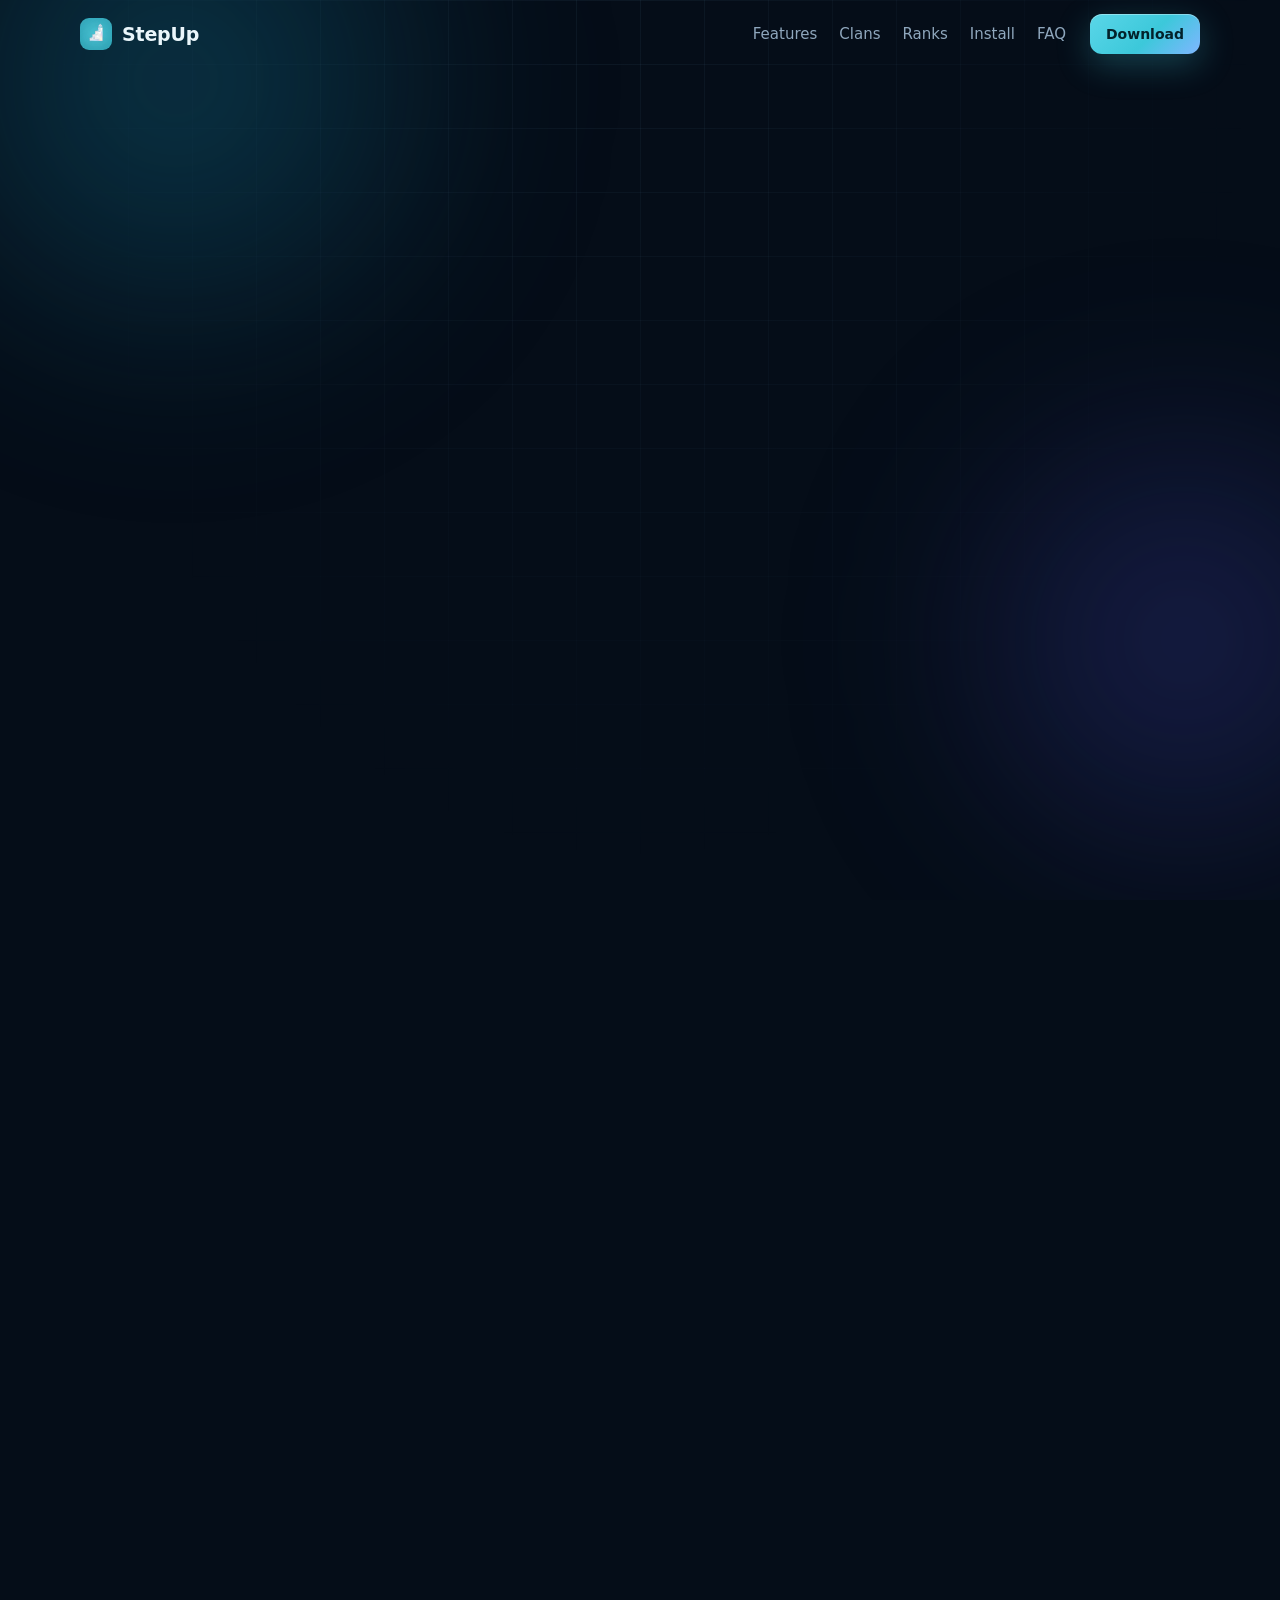
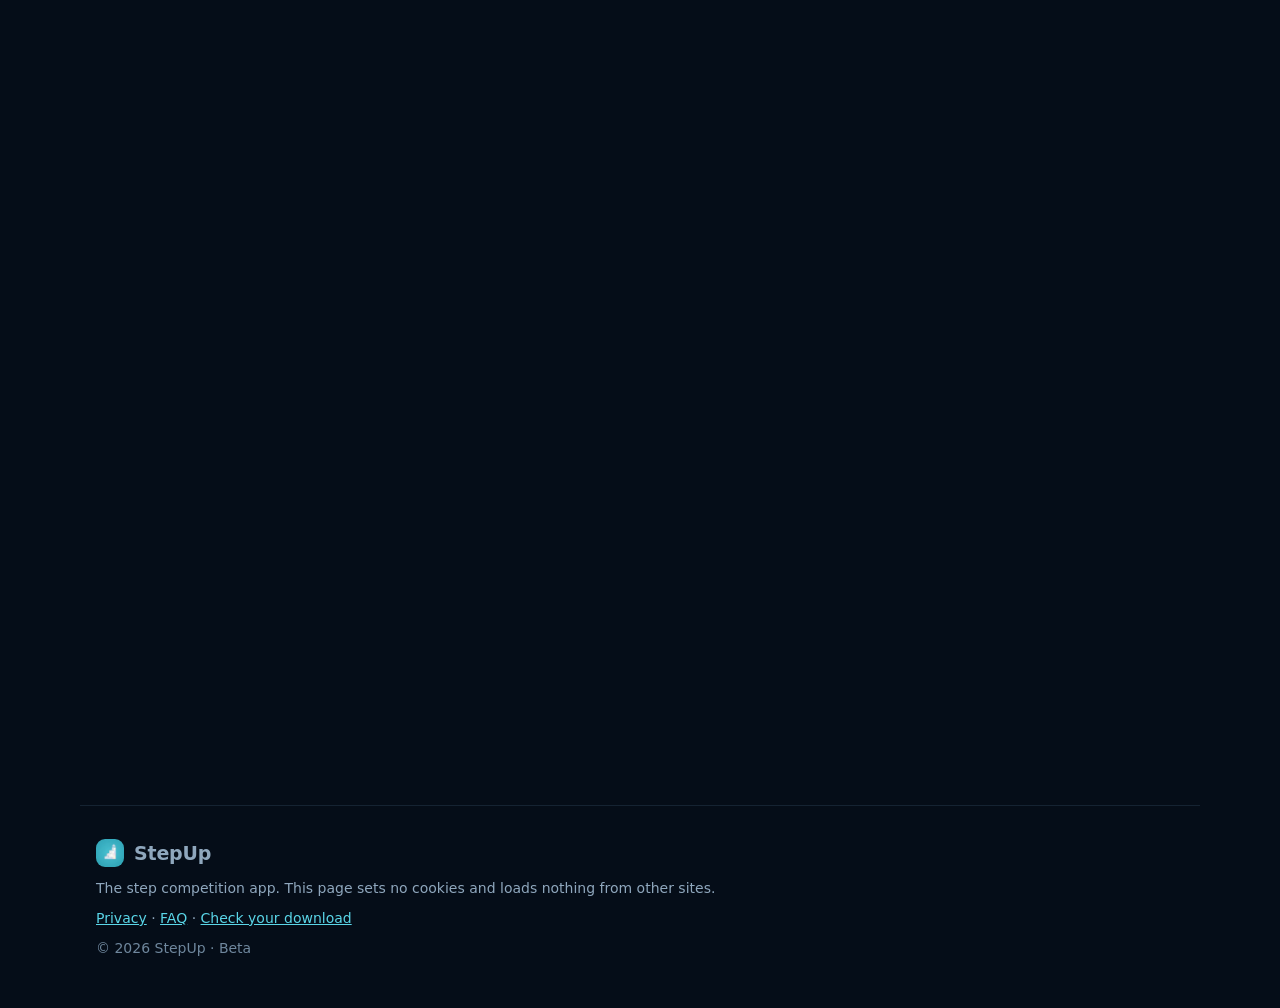
==== commit eb3b6ce7: "StepUp 0.23.0-beta" ====
--- a/index.html
+++ b/index.html
@@ -14,7 +14,14 @@
 <meta property="og:type" content="website">
 <meta property="og:title" content="StepUp – every step counts">
 <meta property="og:description" content="Ranks, chests, clans and duels for your daily walk. Free for Android.">
-<meta property="og:image" content="icon.png">
+<meta property="og:image" content="https://speedtestyrv.github.io/stepup/img/og.png">
+<meta property="og:image:width" content="1200">
+<meta property="og:image:height" content="630">
+<meta property="og:url" content="https://speedtestyrv.github.io/stepup/">
+<meta property="og:site_name" content="StepUp">
+<meta name="twitter:card" content="summary_large_image">
+<link rel="canonical" href="https://speedtestyrv.github.io/stepup/">
+<link rel="manifest" href="site.webmanifest">
 <link rel="stylesheet" href="style.css">
 <script src="app.js" defer></script>
 </head>
@@ -24,7 +31,7 @@
 <header class="nav" id="nav">
   <a class="brand" href="#top" aria-label="StepUp home"><img src="img/ic_launcher_art.webp" alt="" width="32" height="32"><span>StepUp</span></a>
   <nav class="links" aria-label="Sections">
-    <a href="#features">Features</a><a href="#clans">Clans</a><a href="#ranks">Ranks</a><a href="#install">Install</a>
+    <a href="#features">Features</a><a href="#clans">Clans</a><a href="#ranks">Ranks</a><a href="#install">Install</a><a href="#faq">FAQ</a>
   </nav>
   <a class="btn btn-sm dl" href="#install">Download</a>
 </header>
@@ -96,13 +103,16 @@
       <article class="card reveal"><div class="art icon"><svg viewBox="0 0 24 24" aria-hidden="true"><path d="M14.5 17.5 3 6V3h3l11.5 11.5M13 19l6-6M16 16l4 4M19 21l2-2"/><path d="M9.5 6.5 21 18v3h-3L6.5 9.5M11 5 5 11M8 8 4 4"/></svg></div><h3>Duels and friends</h3><p>Challenge a friend for 1, 3 or 7 days. Chat, gift items and trade face to face.</p></article>
       <article class="card reveal"><div class="art icon"><svg viewBox="0 0 24 24" aria-hidden="true"><path d="M12 3c1 3 4 4 4 8a4 4 0 0 1-8 0c0-2 1-3 1-3 0 2 1.5 3 1.5 3S9 8 12 3z"/><path d="M8 21h8"/></svg></div><h3>Streaks and quests</h3><p>Daily and weekly quests, a streak with gift days, and a weekly plan that fits your life.</p></article>
       <article class="card reveal"><div class="art"><img src="img/crown.webp" alt="" width="64" height="64"></div><h3>Seasons and the crown</h3><p>A fresh leaderboard every 30 days. Finish first and the crown is yours.</p></article>
+      <article class="card reveal"><div class="art icon"><svg viewBox="0 0 24 24" aria-hidden="true"><path d="M4 19h16M7 15V9M12 15V5M17 15v-4"/></svg></div><h3>Your week in numbers</h3><p>Distance, calories, a Monday recap and monthly reports. See how far you've really come.</p></article>
+      <article class="card reveal"><div class="art icon"><svg viewBox="0 0 24 24" aria-hidden="true"><path d="M6 8a6 6 0 0 1 12 0c0 7 3 9 3 9H3s3-2 3-9"/><path d="M10.3 21a1.94 1.94 0 0 0 3.4 0"/></svg></div><h3>Smart reminders</h3><p>A nudge before your streak breaks, plan reminders, and rest and water alerts on long walks.</p></article>
+      <article class="card reveal"><div class="art"><img src="img/item_boost.webp" alt="" width="64" height="64"></div><h3>Gifts and trades</h3><p>Send items to friends or trade face to face: both press Ready, then Accept.</p></article>
     </div>
   </section>
 
   <!-- Clans spotlight -->
   <section class="block split" id="clans">
     <div class="reveal">
-      <span class="eyebrow"><span class="dot"></span>New in 0.21</span>
+      <span class="eyebrow"><span class="dot"></span>Clans</span>
       <h2>Clans: walk as one</h2>
       <p class="sub left">Up to ten players. Every step after you join fills the clan's season track. Each milestone drops a chest into the clan vault, and only the leader decides who gets paid.</p>
       <ul class="ticks">
@@ -155,6 +165,10 @@
         <span class="dltext">Download for Android</span>
       </a>
       <span class="meta"><span class="size">Android 9+ · about 5 MB</span></span>
+      <div class="qr" id="qr">
+        <img src="img/qr.svg" alt="QR code that opens this page" width="132" height="132">
+        <p><b>On a computer?</b> Scan this with your phone's camera to open the page there and download StepUp.</p>
+      </div>
     </div>
 
     <div class="steps">
@@ -185,11 +199,29 @@
       </dl>
     </div>
   </section>
+
+  <!-- FAQ -->
+  <section class="block" id="faq">
+    <h2 class="reveal">Questions</h2>
+    <p class="sub reveal">Short answers to what people ask most.</p>
+    <div class="faq">
+      <details class="reveal"><summary>Is StepUp free?</summary><p>Yes. No ads, no subscriptions, nothing to buy. Everything in the game is earned by walking.</p></details>
+      <details class="reveal"><summary>Which phones does it work on?</summary><p>Android 9 or newer with Health Connect (built into Android 14 and newer, a free app from Google Play on older phones). iPhone is not supported.</p></details>
+      <details class="reveal"><summary>Where do my steps come from?</summary><p>From Health Connect: your phone's own step counter, Google Fit, Samsung Health or a watch that syncs there. Steps typed in by hand don't count. The app has a step-by-step Google Fit guide.</p></details>
+      <details class="reveal"><summary>Why isn't it on Google Play?</summary><p>StepUp is in beta and shared straight from this page. Every file is signed with the StepUp key and its checksum is published here, so you can check it's genuine.</p></details>
+      <details class="reveal"><summary>Play Protect warns me. Is that safe?</summary><p>Google warns about apps it hasn't seen many times yet. Tap <i>Scan app</i> or <i>Install without scanning</i>. Only download StepUp from this page.</p></details>
+      <details class="reveal"><summary>How do I update?</summary><p>When a new version is out, the app tells you and its button brings you here. Install the new file over the old one; your progress is saved on your account.</p></details>
+      <details class="reveal"><summary>I got a new phone. What now?</summary><p>One account works on one phone. On the new phone sign in and tap <i>Move my account</i>: after 3 days it moves over, and your old phone can cancel it. You can move once every 30 days.</p></details>
+      <details class="reveal"><summary>What data does StepUp keep?</summary><p>Your email (for signing in, never shown), username, optional country, city and photo, and your daily step totals and game progress. <a href="privacy.html">Read the privacy page</a>.</p></details>
+      <details class="reveal"><summary>How do I delete my account?</summary><p>In the app: Settings → Delete account. Your profile and progress are removed and the phone is freed.</p></details>
+    </div>
+  </section>
 </main>
 
 <footer class="foot">
   <div class="brand"><img src="img/ic_launcher_art.webp" alt="" width="28" height="28"><span>StepUp</span></div>
   <p>The step competition app. This page sets no cookies and loads nothing from other sites.</p>
+  <p><a href="privacy.html">Privacy</a> · <a href="#faq">FAQ</a> · <a href="#verify">Check your download</a></p>
   <p class="muted">© 2026 StepUp · Beta</p>
 </footer>
 </body>
--- a/style.css
+++ b/style.css
@@ -178,6 +178,35 @@
 
 .foot { max-width: 1120px; margin: 96px auto 0; padding: 32px 16px 48px; border-top: 1px solid var(--line); color: var(--muted); font-size: 14px; display: grid; gap: 8px; }
 
+/* Desktop QR */
+.qr { display: none; align-items: center; gap: 16px; margin-top: 10px; padding: 14px; border-radius: 18px; background: rgba(0, 0, 0, .22); border: 1px solid var(--line); text-align: left; max-width: 440px; }
+.download-panel .qr img { flex: 0 0 auto; border-radius: 10px; background: #fff; padding: 4px; box-shadow: none; animation: none; }
+.qr p { margin: 0; color: var(--muted); font-size: 14px; }
+.qr b { color: var(--text); }
+@media (hover: hover) and (pointer: fine) and (min-width: 901px) { .qr { display: flex; } }
+
+/* FAQ */
+.faq { display: grid; gap: 10px; max-width: 780px; margin: 40px auto 0; }
+.faq details { border-radius: 18px; background: var(--card); border: 1px solid var(--line); backdrop-filter: blur(8px); transition: border-color .25s; }
+.faq details[open] { border-color: rgba(90, 214, 232, .35); }
+.faq summary { position: relative; padding: 18px 52px 18px 22px; font-weight: 600; cursor: pointer; list-style: none; }
+.faq summary::-webkit-details-marker { display: none; }
+.faq summary::after { content: ""; position: absolute; right: 22px; top: 50%; width: 10px; height: 10px; margin-top: -7px; border: solid var(--aqua);
+  border-width: 0 2px 2px 0; transform: rotate(45deg); transition: transform .25s var(--ease); }
+.faq details[open] summary::after { transform: rotate(-135deg); margin-top: -2px; }
+.faq summary:focus-visible, .btn:focus-visible, .copy:focus-visible, .links a:focus-visible { outline: 2px solid var(--aqua); outline-offset: 3px; }
+.faq details p { padding: 0 22px 18px; color: var(--muted); font-size: 15px; }
+.faq a, .foot a, .doc a { color: var(--aqua); }
+
+/* Text pages (privacy, 404) */
+.doc { max-width: 760px; margin: 0 auto; padding: 48px 16px 0; }
+.doc h1 { font-size: clamp(34px, 5vw, 52px); margin: 0 0 12px; }
+.doc h2 { font-size: 22px; margin: 36px 0 10px; }
+.doc p, .doc li { color: var(--muted); }
+.doc ul { padding-left: 20px; }
+.doc li { margin: 6px 0; }
+.doc .btn { margin-top: 28px; }
+
 /* Scroll reveal */
 .js .reveal { opacity: 0; transform: translateY(28px); transition: opacity .8s var(--ease), transform .8s var(--ease); }
 .js .reveal.in { opacity: 1; transform: none; }
@@ -208,3 +237,6 @@
   *, *::before, *::after { animation: none !important; transition: none !important; scroll-behavior: auto !important; }
   .reveal { opacity: 1; transform: none; }
 }
+.nav .push { margin-left: auto; }
+.doc.center { text-align: center; padding-top: 14vh; }
+.doc .lost { margin: 0 auto 18px; }
